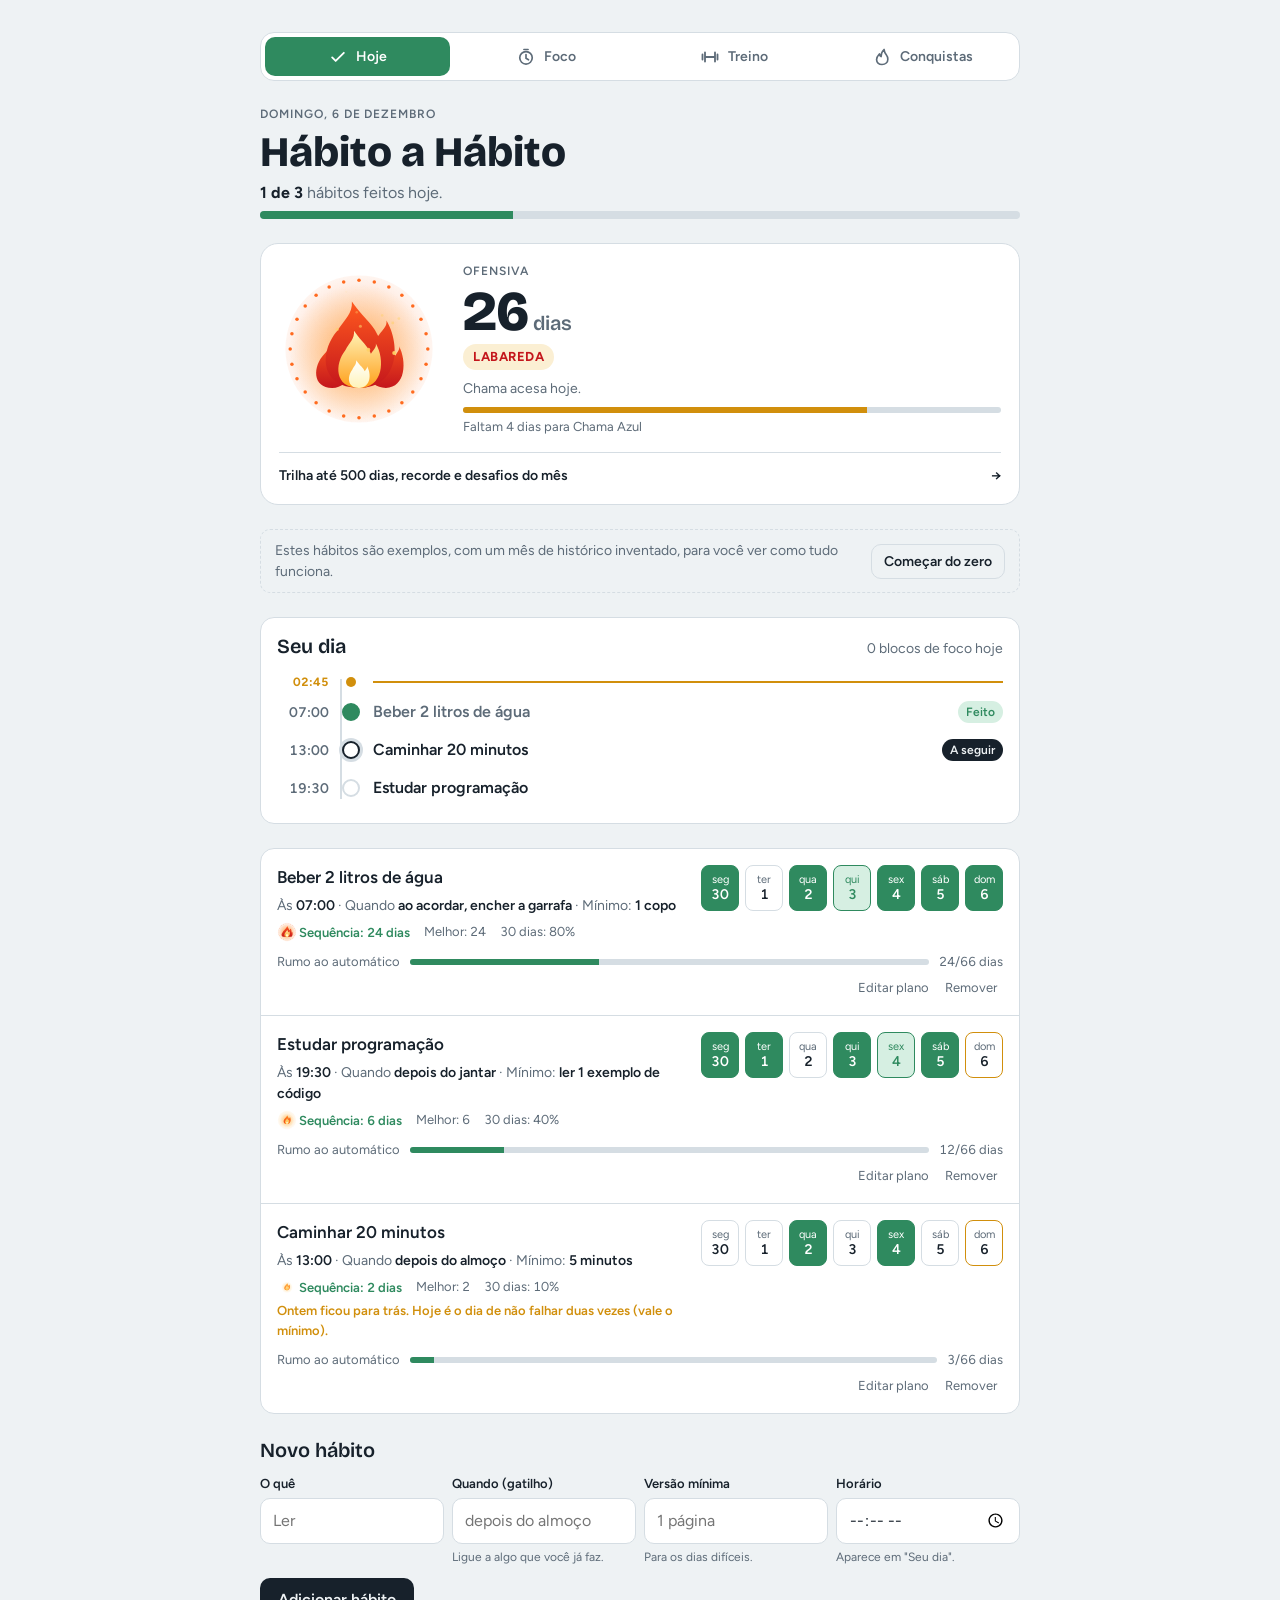
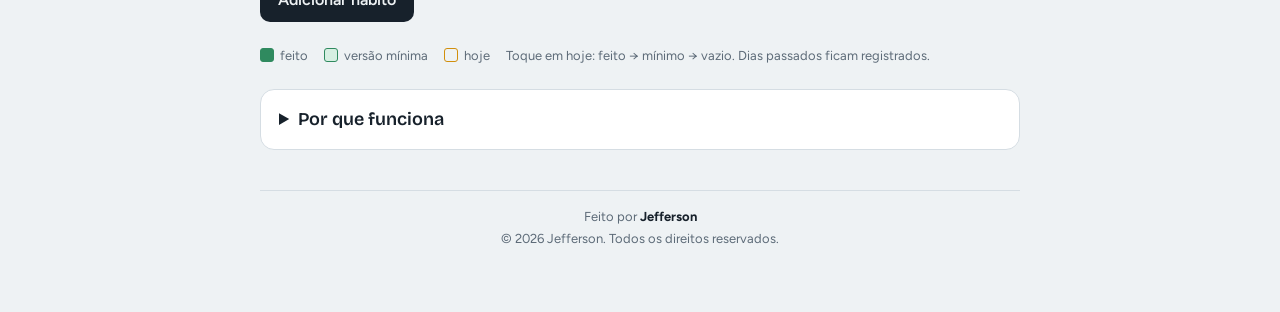
==== index.html @ ac12c2b1 "Primeira versão do Hábito a Hábito" ====
<!doctype html><html><head><meta charset=utf8><meta name=viewport content="width=device-width,initial-scale=1,viewport-fit=cover"><style>:root{color-scheme:light;box-sizing:border-box;padding-top:env(safe-area-inset-top,0px);padding-bottom:env(safe-area-inset-bottom,0px)}html{scroll-padding-top:env(safe-area-inset-top,0px)}body{margin:0;padding:0;font:14px -apple-system,BlinkMacSystemFont,sans-serif;background:#fff;color:#000}img{max-width:100%}[hidden]:not([hidden=until-found i]){display:none!important}</style></head><body>
<title>Hábito a Hábito</title>
<meta name="claude:viewport-fit-sides" content="cover">
<link rel="preconnect" href="https://fonts.googleapis.com">
<link rel="preconnect" href="https://fonts.gstatic.com" crossorigin>
<link rel="stylesheet" href="https://fonts.googleapis.com/css2?family=Bricolage+Grotesque:opsz,wght@12..96,600;12..96,800&family=Figtree:wght@400;500;600&display=swap">
<link rel="stylesheet" href="comum.css">
<style>
  /* Layout: uma coluna estreita; cada hábito é um cartão com plano, números e os últimos 7 dias */
  :root {
    --bg: #eef2f4;
    --surface: #ffffff;
    --fg: #17212b;
    --muted: #5d6b78;
    --line: #d5dde3;
    --done: #2f8a5f;
    --done-soft: #d6efe2;
    --done-fg: #ffffff;
    --today: #d18f0c;
    --today-soft: #fbefd3;
    --danger: #b8423a;
    --nav-ativo: var(--done); --nav-ativo-fg: var(--done-fg);
    --display: "Bricolage Grotesque", "Segoe UI", system-ui, sans-serif;
    --body: "Figtree", "Segoe UI", system-ui, sans-serif;
  }
  @media (prefers-color-scheme: dark) {
    :root:not([data-theme="light"]) {
      --bg: #10161c; --surface: #18212a; --fg: #e6edf2; --muted: #93a3b1;
      --line: #2a3640; --done: #3fae7a; --done-soft: #1b3a2b; --done-fg: #0c1a13;
      --today: #f0b53a; --today-soft: #3a2f16; --danger: #e0756c;
      color-scheme: dark;
    }
  }
  :root[data-theme="dark"] {
    --bg: #10161c; --surface: #18212a; --fg: #e6edf2; --muted: #93a3b1;
    --line: #2a3640; --done: #3fae7a; --done-soft: #1b3a2b; --done-fg: #0c1a13;
    --today: #f0b53a; --today-soft: #3a2f16; --danger: #e0756c;
    color-scheme: dark;
  }

  body { background: var(--bg); color: var(--fg); font-family: var(--body); font-size: 16px; line-height: 1.5; }
  .wrap {
    max-width: 760px; margin: 0 auto;
    padding-block: 32px 64px;
    padding-left: max(16px, env(safe-area-inset-left, 0px));
    padding-right: max(16px, env(safe-area-inset-right, 0px));
    display: flex; flex-direction: column; gap: 24px;
  }
  h1, h2 { font-family: var(--display); margin: 0; text-wrap: balance; }
  h1 { font-weight: 800; font-size: clamp(30px, 6vw, 42px); line-height: 1.1; }
  h2 { font-weight: 600; font-size: 20px; line-height: 1.2; }

  header { display: flex; flex-direction: column; gap: 6px; }
  .rotulo { font-size: 12px; letter-spacing: .08em; text-transform: uppercase; color: var(--muted); font-weight: 600; }
  .resumo { color: var(--muted); margin: 0; }
  .resumo strong { color: var(--fg); }
  .barra { height: 8px; background: var(--line); border-radius: 99px; overflow: hidden; }
  .barra > span { display: block; height: 100%; background: var(--done); width: 0; transition: width .3s ease; }

  .faixa {
    display: flex; flex-wrap: wrap; align-items: center; gap: 8px 16px;
    font-size: 14px; border-radius: 10px; padding: 10px 14px;
  }
  .faixa p { margin: 0; flex: 1 1 240px; }
  .faixa.exemplo { color: var(--muted); border: 1px dashed var(--line); }
  .faixa.recomeco { background: var(--today-soft); color: var(--fg); }

  .linha { display: flex; flex-wrap: wrap; gap: 8px; align-items: center; }

  /* Ofensiva */
  .ofensiva {
    display: grid; grid-template-columns: auto minmax(0, 1fr); gap: 16px 24px; align-items: center;
    background: var(--surface); border: 1px solid var(--line); border-radius: 18px; padding: 18px;
  }
  #emblema { width: 160px; height: 160px; }
  .of-info { display: flex; flex-direction: column; gap: 4px; min-width: 0; }
  .of-numero { font-family: var(--display); line-height: 1; }
  .of-numero b { font-size: 56px; font-weight: 800; font-variant-numeric: tabular-nums; letter-spacing: -.02em; }
  .of-numero span { font-size: 20px; font-weight: 600; color: var(--muted); }
  .of-nivel { align-self: flex-start; font-size: 13px; font-weight: 700; letter-spacing: .04em; text-transform: uppercase;
    padding: 3px 10px; border-radius: 99px; background: var(--nivel-bg, var(--today-soft)); color: var(--nivel-fg, var(--today)); }
  .of-estado { margin: 4px 0 0; font-size: 14px; color: var(--muted); }
  .of-estado.apagada { color: var(--today); font-weight: 600; }
  .of-proximo { display: flex; flex-direction: column; gap: 4px; font-size: 13px; color: var(--muted); margin-top: 4px; }
  .of-proximo .barra { height: 6px; }
  .of-proximo .barra > span { background: var(--today); }
  .mini-emblema { width: 20px; height: 20px; vertical-align: -5px; margin-right: 2px; }
  @media (max-width: 600px) {
    .ofensiva { grid-template-columns: minmax(0, 1fr); justify-items: center; text-align: center; }
    .of-info { align-items: center; }
    .of-nivel { align-self: center; }
    .of-proximo { width: 100%; }
  }

  .of-link { grid-column: 1 / -1; border-top: 1px solid var(--line); padding-top: 12px; color: var(--fg); font-weight: 600; font-size: 14px; text-decoration: none; display: flex; justify-content: space-between; gap: 12px; }
  .of-link:hover { color: var(--today); }
  .of-link:focus-visible { outline: 2px solid var(--today); outline-offset: 2px; }

  /* Linha do tempo do dia */
  .linha-tempo { background: var(--surface); border: 1px solid var(--line); border-radius: 14px; padding: 16px; display: flex; flex-direction: column; gap: 12px; }
  .lt-cab { display: flex; justify-content: space-between; align-items: baseline; gap: 12px; flex-wrap: wrap; }
  .lt-cab span { font-size: 14px; color: var(--muted); font-variant-numeric: tabular-nums; }
  .lt-lista { list-style: none; margin: 0; padding: 0; position: relative; display: flex; flex-direction: column; }
  .lt-lista::before { content: ""; position: absolute; left: 63px; top: 8px; bottom: 8px; width: 2px; background: var(--line); }
  .lt-item {
    display: grid; grid-template-columns: 52px 24px minmax(0, 1fr) auto; align-items: center; gap: 0 10px;
    padding: 7px 0; background: none; border: 0; font: inherit; color: inherit; text-align: left; width: 100%; cursor: pointer; border-radius: 8px;
  }
  .lt-item:hover .lt-nome { color: var(--done); }
  .lt-hora { font-size: 14px; font-weight: 600; color: var(--muted); font-variant-numeric: tabular-nums; text-align: right; }
  .lt-ponto { width: 14px; height: 14px; border-radius: 50%; border: 2px solid var(--line); background: var(--surface); justify-self: center; position: relative; }
  .lt-item.feito .lt-ponto { background: var(--done); border-color: var(--done); }
  .lt-item.minimo .lt-ponto { background: var(--done-soft); border-color: var(--done); }
  .lt-item.atrasado .lt-ponto { border-color: var(--today); }
  .lt-item.proximo .lt-ponto { border-color: var(--fg); box-shadow: 0 0 0 3px var(--line); }
  .lt-nome { font-weight: 600; overflow-wrap: anywhere; min-width: 0; }
  .lt-item.feito .lt-nome { color: var(--muted); }
  .lt-chip { font-size: 12px; font-weight: 600; padding: 2px 8px; border-radius: 99px; white-space: nowrap; }
  .lt-item.feito .lt-chip, .lt-item.minimo .lt-chip { background: var(--done-soft); color: var(--done); }
  .lt-item.atrasado .lt-chip { background: var(--today-soft); color: var(--today); }
  .lt-item.proximo .lt-chip { background: var(--fg); color: var(--bg); }
  .lt-agora { display: grid; grid-template-columns: 52px 24px minmax(0, 1fr); align-items: center; gap: 0 10px; padding: 2px 0; }
  .lt-agora span { font-size: 12px; font-weight: 700; color: var(--today); text-align: right; font-variant-numeric: tabular-nums; }
  .lt-agora i { width: 10px; height: 10px; border-radius: 50%; background: var(--today); justify-self: center; position: relative; z-index: 1; }
  .lt-agora b { height: 2px; background: var(--today); }
  .lt-dica { font-size: 14px; color: var(--muted); margin: 0; }
  input[type=time] { width: 100%; box-sizing: border-box; min-width: 0; font: inherit; padding: 9px 12px; border-radius: 10px; border: 1.5px solid var(--line); background: var(--surface); color: var(--fg); }

  /* Lista de hábitos */
  .lista { display: flex; flex-direction: column; background: var(--surface); border: 1px solid var(--line); border-radius: 14px; }
  .habito {
    display: grid; grid-template-columns: minmax(0, 1fr) auto; gap: 10px 20px; align-items: start;
    padding: 16px; border-top: 1px solid var(--line);
  }
  .habito:first-child { border-top: 0; }
  .info { min-width: 0; display: flex; flex-direction: column; gap: 4px; }
  .nome { font-weight: 600; font-size: 17px; overflow-wrap: anywhere; }
  .plano { font-size: 14px; color: var(--muted); overflow-wrap: anywhere; }
  .plano b { color: var(--fg); font-weight: 600; }
  .numeros { display: flex; flex-wrap: wrap; gap: 4px 14px; font-size: 13px; color: var(--muted); font-variant-numeric: tabular-nums; margin-top: 2px; }
  .numeros .ativa { color: var(--done); font-weight: 600; }
  .alerta { font-size: 13px; color: var(--today); font-weight: 600; }

  .dias { display: grid; grid-template-columns: repeat(7, 38px); gap: 6px; }
  .dia {
    width: 38px; height: 46px; border-radius: 8px;
    border: 1.5px solid var(--line); background: transparent; color: var(--muted);
    font: inherit; font-size: 11px; line-height: 1.1; cursor: pointer;
    display: flex; flex-direction: column; align-items: center; justify-content: center;
    font-variant-numeric: tabular-nums; transition: background .15s, border-color .15s, color .15s;
  }
  .dia b { font-size: 14px; font-weight: 600; color: var(--fg); }
  .dia:not(.passado):hover { border-color: var(--done); }
  .dia.passado { cursor: default; }
  .dia.hoje { border-color: var(--today); }
  .dia.feito { background: var(--done); border-color: var(--done); color: var(--done-fg); }
  .dia.feito b { color: var(--done-fg); }
  .dia.minimo { background: var(--done-soft); border-color: var(--done); color: var(--done); }
  .dia.minimo b { color: var(--done); }

  .rumo { grid-column: 1 / -1; display: flex; align-items: center; gap: 10px; font-size: 13px; color: var(--muted); font-variant-numeric: tabular-nums; }
  .rumo .barra { flex: 1; height: 6px; }
  .acoes { grid-column: 1 / -1; display: flex; justify-content: flex-end; gap: 4px; margin-top: -6px; }
  .link {
    background: none; border: 0; color: var(--muted); font: inherit; font-size: 13px; cursor: pointer; padding: 2px 6px;
  }
  .link:hover { color: var(--fg); }
  .link.perigo:hover, .link.confirmar { color: var(--danger); }

  .editar { grid-column: 1 / -1; display: grid; gap: 8px; }
  .vazio { padding: 28px 16px; text-align: center; color: var(--muted); }

  /* Formulários */
  .novo { display: flex; flex-direction: column; gap: 12px; }
  .campos { display: grid; grid-template-columns: repeat(auto-fit, minmax(150px, 1fr)); gap: 8px; }
  .campo { display: flex; flex-direction: column; gap: 4px; min-width: 0; }
  .campo label { font-size: 13px; font-weight: 600; }
  .campo small { font-size: 12px; color: var(--muted); }
  input[type=text] {
    width: 100%; box-sizing: border-box; min-width: 0;
    font: inherit; padding: 10px 12px; border-radius: 10px;
    border: 1.5px solid var(--line); background: var(--surface); color: var(--fg);
  }
  .btn {
    font: inherit; font-weight: 600; padding: 10px 18px; border-radius: 10px; cursor: pointer;
    border: 0; background: var(--fg); color: var(--bg);
  }
  .btn.leve { background: transparent; color: var(--fg); border: 1.5px solid var(--line); padding: 6px 12px; font-size: 14px; }
  .dia:focus-visible, button:focus-visible, input:focus-visible, select:focus-visible, summary:focus-visible { outline: 2px solid var(--today); outline-offset: 2px; }

  .legenda { display: flex; flex-wrap: wrap; gap: 8px 16px; font-size: 13px; color: var(--muted); }
  .legenda span { display: inline-flex; align-items: center; gap: 6px; }
  .legenda i { width: 12px; height: 12px; border-radius: 3px; border: 1.5px solid var(--line); display: inline-block; }
  .legenda i.f { background: var(--done); border-color: var(--done); }
  .legenda i.m { background: var(--done-soft); border-color: var(--done); }
  .legenda i.h { border-color: var(--today); }

  /* Por que funciona */
  details { background: var(--surface); border: 1px solid var(--line); border-radius: 14px; padding: 4px 18px; }
  summary { cursor: pointer; padding: 12px 0; font-family: var(--display); font-weight: 600; font-size: 18px; }
  .ciencia { list-style: none; padding: 0 0 12px; margin: 0; display: flex; flex-direction: column; gap: 14px; }
  .ciencia li { max-width: 65ch; }
  .ciencia strong { display: block; }
  .ciencia p { margin: 2px 0 0; color: var(--muted); font-size: 15px; }
  .ciencia a { color: var(--done); }

  .toast {
    position: fixed; left: 50%; transform: translateX(-50%);
    bottom: calc(16px + env(safe-area-inset-bottom, 0px));
    max-width: calc(100% - 32px); box-sizing: border-box;
    background: var(--fg); color: var(--bg); padding: 12px 18px; border-radius: 12px;
    font-weight: 600; font-size: 15px; box-shadow: 0 8px 24px rgba(0,0,0,.2); z-index: 20;
  }

  @media (max-width: 600px) {
    .habito { grid-template-columns: minmax(0, 1fr); }
    .dias { grid-template-columns: repeat(7, minmax(0, 1fr)); }
    .dia { width: 100%; }
    .campos { grid-template-columns: minmax(0, 1fr); }
  }
  @media (prefers-reduced-motion: reduce) { * { transition: none !important; } }
</style>

<div class="wrap">
  <nav id="nav-app"></nav>

  <header>
    <span class="rotulo" id="data-hoje"></span>
    <h1>Hábito a Hábito</h1>
    <p class="resumo" id="resumo"></p>
    <div class="barra" aria-hidden="true"><span id="progresso"></span></div>
  </header>

  <!-- Ofensiva: emblema que evolui com os dias seguidos -->
  <section class="ofensiva" aria-label="Ofensiva">
    <canvas id="emblema" width="160" height="160" role="img" aria-label="Emblema da ofensiva"></canvas>
    <div class="of-info">
      <span class="rotulo" id="of-rotulo">Ofensiva</span>
      <div class="of-numero"><b id="of-dias">0</b> <span id="of-unidade">dias</span></div>
      <span class="of-nivel" id="of-nivel">Faísca</span>
      <p class="of-estado" id="of-estado"></p>
      <div class="of-proximo">
        <div class="barra" aria-hidden="true"><span id="of-barra"></span></div>
        <span id="of-proximo"></span>
      </div>
    </div>
    <a class="of-link" href="conquistas.html"><span>Trilha até 500 dias, recorde e desafios do mês</span><span aria-hidden="true">→</span></a>
  </section>

  <div class="faixa recomeco" id="recomeco" hidden></div>

  <div class="faixa exemplo" id="aviso" hidden>
    <p>Estes hábitos são exemplos, com um mês de histórico inventado, para você ver como tudo funciona.</p>
    <button class="btn leve" id="limpar" type="button">Começar do zero</button>
  </div>

  <!-- Linha do tempo do dia -->
  <section class="linha-tempo" aria-label="Seu dia">
    <div class="lt-cab"><h2>Seu dia</h2><span id="lt-resumo"></span></div>
    <ol class="lt-lista" id="lt-lista"></ol>
  </section>

  <div class="lista" id="lista"></div>

  <form class="novo" id="form-novo">
    <h2>Novo hábito</h2>
    <div class="campos">
      <div class="campo">
        <label for="novo-nome">O quê</label>
        <input type="text" id="novo-nome" placeholder="Ler" maxlength="60" autocomplete="off">
      </div>
      <div class="campo">
        <label for="novo-quando">Quando (gatilho)</label>
        <input type="text" id="novo-quando" placeholder="depois do almoço" maxlength="60" autocomplete="off">
        <small>Ligue a algo que você já faz.</small>
      </div>
      <div class="campo">
        <label for="novo-minimo">Versão mínima</label>
        <input type="text" id="novo-minimo" placeholder="1 página" maxlength="60" autocomplete="off">
        <small>Para os dias difíceis.</small>
      </div>
      <div class="campo">
        <label for="novo-hora">Horário</label>
        <input type="time" id="novo-hora">
        <small>Aparece em "Seu dia".</small>
      </div>
    </div>
    <div><button class="btn" type="submit">Adicionar hábito</button></div>
  </form>

  <div class="legenda">
    <span><i class="f"></i> feito</span>
    <span><i class="m"></i> versão mínima</span>
    <span><i class="h"></i> hoje</span>
    <span>Toque em hoje: feito → mínimo → vazio. Dias passados ficam registrados.</span>
  </div>

  <details>
    <summary>Por que funciona</summary>
    <ul class="ciencia">
      <li><strong>Plano "quando… eu vou…"</strong>
        <p>Decidir antes o momento e o lugar de agir (as "intenções de implementação") aumentou de forma média a grande a chance de cumprir metas, numa análise de quase cem estudos. <a href="https://www.socmot.uni-konstanz.de/sites/default/files/gollwitzer_oettingen_2013-Implementation_Intentions.pdf" target="_blank" rel="noopener">Gollwitzer e Oettingen</a></p></li>
      <li><strong>Rumo aos 66 dias</strong>
        <p>No estudo de Lally, as pessoas levaram em média uns 66 dias para um hábito ficar automático, mas variou de 18 a 254. Por isso a barra mostra um rumo, não um prazo. <a href="https://www.scientificamerican.com/article/how-long-does-it-really-take-to-form-a-habit/" target="_blank" rel="noopener">Scientific American</a></p></li>
      <li><strong>Nunca falhar duas vezes</strong>
        <p>Perder um dia é normal e não apaga o progresso. Aqui, a sequência só quebra com dois dias seguidos sem marcar, e o app avisa quando você está nesse limite. Sequências rígidas tendem a fazer as pessoas desistirem depois de uma falha. <a href="https://uxdesign.cc/3-reframing-streaks-on-duolingo-5-ideas-for-a-more-healthy-and-flexible-approach-to-language-8fd89545771e" target="_blank" rel="noopener">UX Collective</a></p></li>
      <li><strong>Versão mínima</strong>
        <p>Nos dias ruins, fazer o mínimo mantém a identidade e a constância vivas. É a ideia da "regra dos dois minutos": começar tão pequeno que não dá para dizer não. <a href="https://ascd.org/el/articles/two-minutes-to-better-habits" target="_blank" rel="noopener">ASCD</a></p></li>
      <li><strong>Recomeços na segunda e no dia 1</strong>
        <p>Marcos no calendário, como o começo da semana ou do mês, aumentam a motivação para metas (o "efeito recomeço"). O app aproveita esses dias para te lembrar disso. <a href="https://knowledge.wharton.upenn.edu/article/need-fresh-start-heres-begin/" target="_blank" rel="noopener">Wharton</a></p></li>
      <li><strong>Perdoar a falha</strong>
        <p>Estudantes que se perdoaram por procrastinar antes de uma prova procrastinaram menos na prova seguinte. Por isso o app não te dá bronca quando a sequência quebra. <a href="https://bps.org.uk/research-digest/cure-procrastination-forgive-yourself" target="_blank" rel="noopener">BPS Research Digest</a></p></li>
      <li><strong>Blocos de foco com pausa</strong>
        <p>A atenção cai depois de um tempo numa mesma tarefa, e um timer externo ajuda a fazer pausas na hora certa. A evidência para o método Pomodoro é indireta, então teste o tamanho de bloco que funciona para você. <a href="https://www.browndailyherald.com/article/2026/03/fact-check-is-the-pomodoro-technique-actually-effective-for-studying" target="_blank" rel="noopener">Brown Daily Herald</a></p></li>
    </ul>
  </details>
</div>

<div class="toast" id="toast" role="status" hidden></div>

<script src="comum.js"></script>
<script src="chama.js"></script>
<script>
  // ===== 1. Constantes (datas, salvar e navegação vêm de comum.js) =====
  montarNav("index.html");
  const META_AUTOMATICO = 66;          // média do estudo de Lally (varia de 18 a 254)
  const MARCOS = [7, 21, 30, 66, 100]; // dias totais que ganham comemoração

  // ===== 2. Dados =====
  // Cada hábito: { id, nome, quando, minimo, hora, feitos }
  // "feitos" guarda cada dia como "feito" (completo) ou "min" (versão mínima).
  const CHAVE_SALVAR = CHAVES.habitos;
  const CHAVE_ANTIGA = "habito-a-habito-v1";

  function dadosDeExemplo() {
    // Um mês de histórico inventado, com falhas, para mostrar as mecânicas.
    const historico = (padrao) => {
      const feitos = {};
      padrao.split("").forEach((c, n) => {
        if (c === "x") feitos[chaveDoDia(diasAtras(n))] = "feito";
        if (c === "m") feitos[chaveDoDia(diasAtras(n))] = "min";
      });
      return feitos;
    };
    // Cada letra é um dia, começando por hoje: x = feito, m = mínimo, . = não fez
    return {
      exemplo: true,
      focos: {},
      habitos: [
        { id: 1, nome: "Beber 2 litros de água", quando: "ao acordar, encher a garrafa", minimo: "1 copo", hora: "07:00",
          feitos: historico("xxxmx.xxxxxx.xxxxmxxx.xxxxx") },
        { id: 2, nome: "Estudar programação", quando: "depois do jantar", minimo: "ler 1 exemplo de código", hora: "19:30",
          feitos: historico(".xmx.xxx..xxmxx.x") },
        { id: 3, nome: "Caminhar 20 minutos", quando: "depois do almoço", minimo: "5 minutos", hora: "13:00",
          feitos: historico("..x.x..x") }
      ]
    };
  }

  function lerArmazenado(chave) {
    try { const t = localStorage.getItem(chave); return t ? JSON.parse(t) : null; }
    catch (e) { return null; }
  }

  function carregar() {
    const atual = lerArmazenado(CHAVE_SALVAR);
    if (atual) return atual;
    // Traz os hábitos da versão anterior do app, se existirem
    const antigo = lerArmazenado(CHAVE_ANTIGA);
    if (antigo && !antigo.exemplo) {
      return {
        exemplo: false, focos: {},
        habitos: antigo.habitos.map(h => ({
          id: h.id, nome: h.nome, quando: "", minimo: "",
          feitos: Object.fromEntries(Object.keys(h.feitos).map(k => [k, "feito"]))
        }))
      };
    }
    return dadosDeExemplo();
  }
  function salvar() {
    try { localStorage.setItem(CHAVE_SALVAR, JSON.stringify(estado)); } catch (e) {}
  }

  let estado = carregar();
  if (!estado.focos) estado.focos = {};

  // ===== 3. Números de cada hábito =====
  // Regra "nunca falhe duas vezes": um dia sem marcar não quebra a sequência,
  // dois dias seguidos sem marcar quebram. Hoje só conta como falha amanhã.
  function analisar(h) {
    const fez = (n) => !!h.feitos[chaveDoDia(diasAtras(n))];

    // Sequência atual
    let n = fez(0) ? 0 : 1;
    let sequencia = 0, faltasSeguidas = 0;
    while (n < 1000) {
      if (fez(n)) { sequencia++; faltasSeguidas = 0; }
      else { faltasSeguidas++; if (faltasSeguidas >= 2) break; }
      n++;
    }

    // Em risco: ontem não fez e hoje ainda não fez (falhar hoje quebraria)
    const emRisco = sequencia > 0 && !fez(0) && !fez(1);

    // Maior sequência de todos os tempos, com a mesma regra
    const datas = Object.keys(h.feitos).sort();
    let maior = 0;
    if (datas.length) {
      const inicio = new Date(datas[0] + "T12:00:00");
      const totalDias = Math.round((diasAtras(0) - inicio) / 86400000);
      let atual = 0, faltas = 0;
      for (let i = totalDias; i >= 0; i--) {
        if (fez(i)) { atual++; faltas = 0; maior = Math.max(maior, atual); }
        else { faltas++; if (faltas >= 2) atual = 0; }
      }
    }

    // Constância: dias feitos nos últimos 30
    let ultimos30 = 0;
    for (let i = 0; i < 30; i++) if (fez(i)) ultimos30++;

    return { sequencia, emRisco, maior, total: datas.length, constancia: Math.round(ultimos30 / 30 * 100) };
  }

  // ===== 4. Desenhar a tela =====
  const lista = document.getElementById("lista");
  let editandoId = null;

  function desenhar() {
    const hoje = chaveDoDia(diasAtras(0));
    lista.innerHTML = "";

    if (estado.habitos.length === 0) {
      lista.innerHTML = '<div class="vazio">Nenhum hábito ainda. Crie o primeiro no formulário abaixo, com um gatilho e uma versão mínima.</div>';
    }

    for (const h of estado.habitos) {
      const dados = analisar(h);
      const linha = document.createElement("div");
      linha.className = "habito";

      // --- Informações ---
      const info = document.createElement("div");
      info.className = "info";
      info.appendChild(criar("span", "nome", h.nome));

      if (h.quando || h.minimo || h.hora) {
        const plano = document.createElement("span");
        plano.className = "plano";
        if (h.hora) { plano.append("Às "); plano.appendChild(criar("b", "", h.hora)); if (h.quando || h.minimo) plano.append(" · "); }
        if (h.quando) { plano.append("Quando "); plano.appendChild(criar("b", "", h.quando)); }
        if (h.quando && h.minimo) plano.append(" · ");
        if (h.minimo) { plano.append("Mínimo: "); plano.appendChild(criar("b", "", h.minimo)); }
        info.appendChild(plano);
      }

      const numeros = document.createElement("div");
      numeros.className = "numeros";
      numeros.appendChild(criar("span", dados.sequencia > 0 ? "ativa" : "",
        dados.sequencia === 0 ? "Sem sequência ainda" : "Sequência: " + dados.sequencia + (dados.sequencia === 1 ? " dia" : " dias")));
      numeros.appendChild(criar("span", "", "Melhor: " + dados.maior));
      numeros.appendChild(criar("span", "", "30 dias: " + dados.constancia + "%"));
      numeros.firstChild.prepend(miniEmblema(dados.sequencia));
      info.appendChild(numeros);

      if (dados.emRisco) {
        info.appendChild(criar("span", "alerta",
          "Ontem ficou para trás. Hoje é o dia de não falhar duas vezes" + (h.minimo ? " (vale o mínimo)." : ".")));
      }

      // --- Os 7 últimos dias ---
      const dias = document.createElement("div");
      dias.className = "dias";
      for (let n = 6; n >= 0; n--) {
        const data = diasAtras(n);
        const chave = chaveDoDia(data);
        const valor = h.feitos[chave];
        const botao = document.createElement("button");
        botao.type = "button";
        botao.className = "dia" + (valor === "feito" ? " feito" : "") + (valor === "min" ? " minimo" : "") + (chave === hoje ? " hoje" : "");
        botao.innerHTML = NOMES_DIAS[data.getDay()] + "<b>" + data.getDate() + "</b>";
        const estadoTexto = valor === "feito" ? "feito" : valor === "min" ? "versão mínima" : "não feito";
        botao.setAttribute("aria-label", h.nome + ", " + data.toLocaleDateString("pt-BR") + ": " + estadoTexto);
        if (chave === hoje) {
          botao.addEventListener("click", () => alternarDia(h.id, chave));
        } else {
          // Dias passados ficam registrados: não dá para mudar a ofensiva depois
          botao.classList.add("passado");
          botao.setAttribute("aria-disabled", "true");
          botao.tabIndex = -1;
          botao.title = "Dia registrado. Só o dia de hoje pode ser marcado.";
        }
        dias.appendChild(botao);
      }

      // --- Rumo ao automático ---
      const rumo = document.createElement("div");
      rumo.className = "rumo";
      const barra = document.createElement("div");
      barra.className = "barra";
      const preenchido = document.createElement("span");
      preenchido.style.width = Math.min(100, dados.total / META_AUTOMATICO * 100) + "%";
      barra.appendChild(preenchido);
      rumo.append(criar("span", "", "Rumo ao automático"), barra,
        criar("span", "", dados.total >= META_AUTOMATICO ? dados.total + " dias, já no automático para muita gente" : dados.total + "/" + META_AUTOMATICO + " dias"));

      linha.append(info, dias, rumo);

      // --- Edição ou ações ---
      if (editandoId === h.id) {
        linha.appendChild(formularioEdicao(h));
      } else {
        const acoes = document.createElement("div");
        acoes.className = "acoes";
        const editar = criar("button", "link", "Editar plano");
        editar.type = "button";
        editar.addEventListener("click", () => { editandoId = h.id; desenhar(); });
        const remover = criar("button", "link perigo", "Remover");
        remover.type = "button";
        remover.addEventListener("click", () => {
          if (remover.classList.contains("confirmar")) return removerHabito(h.id);
          remover.classList.add("confirmar");
          remover.textContent = "Toque de novo para remover";
          setTimeout(() => { remover.classList.remove("confirmar"); remover.textContent = "Remover"; }, 3000);
        });
        acoes.append(editar, remover);
        linha.appendChild(acoes);
      }

      lista.appendChild(linha);
    }

    atualizarResumo();
    desenharLinhaTempo();
    document.getElementById("aviso").hidden = !estado.exemplo;
    desenharOfensiva();
  }

  function criar(tag, classe, texto) {
    const el = document.createElement(tag);
    if (classe) el.className = classe;
    el.textContent = texto;
    return el;
  }

  function formularioEdicao(h) {
    const caixa = document.createElement("form");
    caixa.className = "editar";
    caixa.innerHTML =
      '<div class="campos">' +
      '<div class="campo"><label for="ed-nome-' + h.id + '">O quê</label><input type="text" id="ed-nome-' + h.id + '" maxlength="60"></div>' +
      '<div class="campo"><label for="ed-quando-' + h.id + '">Quando (gatilho)</label><input type="text" id="ed-quando-' + h.id + '" maxlength="60"></div>' +
      '<div class="campo"><label for="ed-minimo-' + h.id + '">Versão mínima</label><input type="text" id="ed-minimo-' + h.id + '" maxlength="60"></div>' +
      '<div class="campo"><label for="ed-hora-' + h.id + '">Horário</label><input type="time" id="ed-hora-' + h.id + '"></div>' +
      '</div><div class="linha"><button class="btn" type="submit">Salvar</button><button class="btn leve" type="button">Cancelar</button></div>';
    caixa.querySelector("#ed-nome-" + h.id).value = h.nome;
    caixa.querySelector("#ed-quando-" + h.id).value = h.quando || "";
    caixa.querySelector("#ed-minimo-" + h.id).value = h.minimo || "";
    caixa.querySelector("#ed-hora-" + h.id).value = h.hora || "";
    caixa.addEventListener("submit", (e) => {
      e.preventDefault();
      const nome = caixa.querySelector("#ed-nome-" + h.id).value.trim();
      if (!nome) return;
      h.nome = nome;
      h.quando = caixa.querySelector("#ed-quando-" + h.id).value.trim();
      h.minimo = caixa.querySelector("#ed-minimo-" + h.id).value.trim();
      h.hora = caixa.querySelector("#ed-hora-" + h.id).value;
      editandoId = null; salvar(); desenhar();
    });
    caixa.querySelector(".btn.leve").addEventListener("click", () => { editandoId = null; desenhar(); });
    return caixa;
  }

  function atualizarResumo() {
    const hoje = chaveDoDia(diasAtras(0));
    const total = estado.habitos.length;
    const feitos = estado.habitos.filter(h => h.feitos[hoje]).length;
    const resumo = document.getElementById("resumo");
    if (total === 0) resumo.textContent = "Adicione um hábito para começar.";
    else if (feitos === total) resumo.innerHTML = "<strong>Todos os " + total + " hábitos feitos hoje.</strong> Bom trabalho!";
    else resumo.innerHTML = "<strong>" + feitos + " de " + total + "</strong> hábitos feitos hoje.";
    document.getElementById("progresso").style.width = total ? (feitos / total * 100) + "%" : "0";
  }

  // ===== 5. Ações nos hábitos =====
  function alternarDia(id, chave) {
    if (chave !== chaveDoDia(diasAtras(0))) return; // só hoje pode mudar
    const h = estado.habitos.find(x => x.id === id);
    const antes = analisar(h).total;
    // Ciclo: vazio → feito → mínimo → vazio (sem versão mínima: vazio ↔ feito)
    const atual = h.feitos[chave];
    if (!atual) h.feitos[chave] = "feito";
    else if (atual === "feito" && h.minimo) h.feitos[chave] = "min";
    else delete h.feitos[chave];

    const depois = analisar(h).total;
    if (depois > antes && MARCOS.includes(depois)) {
      avisar(depois + " dias de “" + h.nome + "”. Isso é constância!");
    }
    salvar(); desenhar();
  }

  function marcarHoje(id) {
    const h = estado.habitos.find(x => x.id === id);
    if (!h) return;
    const chave = chaveDoDia(diasAtras(0));
    if (h.feitos[chave] !== "feito") {
      const antes = analisar(h).total;
      h.feitos[chave] = "feito";
      const depois = analisar(h).total;
      avisar(depois > antes && MARCOS.includes(depois)
        ? depois + " dias de “" + h.nome + "”. Isso é constância!"
        : "“" + h.nome + "” marcado como feito hoje.");
      salvar(); desenhar();
    }
  }

  function removerHabito(id) {
    estado.habitos = estado.habitos.filter(h => h.id !== id);
    salvar(); desenhar();
  }

  document.getElementById("form-novo").addEventListener("submit", (e) => {
    e.preventDefault();
    const nome = document.getElementById("novo-nome").value.trim();
    if (!nome) { document.getElementById("novo-nome").focus(); return; }
    estado.habitos.push({
      id: Date.now(), nome,
      quando: document.getElementById("novo-quando").value.trim(),
      minimo: document.getElementById("novo-minimo").value.trim(),
      hora: document.getElementById("novo-hora").value,
      feitos: {}
    });
    ["novo-nome", "novo-quando", "novo-minimo", "novo-hora"].forEach(id => document.getElementById(id).value = "");
    salvar(); desenhar();
  });

  document.getElementById("limpar").addEventListener("click", () => {
    estado = { exemplo: false, focos: {}, habitos: [], conquistas: {}, recorde: { dias: 0, data: null } };
    of.nivelAnterior = null;
    salvar(); desenhar();
    document.getElementById("novo-nome").focus();
  });

  // ===== 6. Recomeço (segunda-feira e dia 1) =====
  function mostrarRecomeco() {
    const hoje = new Date();
    let texto = "";
    if (hoje.getDate() === 1) texto = "Primeiro dia do mês: um bom marco para recomeçar ou testar um hábito novo.";
    else if (hoje.getDay() === 1) texto = "Segunda-feira: começo de semana é um bom momento para retomar o que ficou para trás.";
    const faixa = document.getElementById("recomeco");
    if (texto) { faixa.innerHTML = "<p></p>"; faixa.firstChild.textContent = texto; faixa.hidden = false; }
  }

  // ===== 7. Linha do tempo do dia =====
  function desenharLinhaTempo() {
    const ul = document.getElementById("lt-lista");
    const hoje = hojeChave();
    ul.innerHTML = "";
    const blocos = estado.focos[hoje] || 0;
    document.getElementById("lt-resumo").textContent = blocos + (blocos === 1 ? " bloco de foco hoje" : " blocos de foco hoje");

    const comHora = estado.habitos.filter(h => h.hora).sort((a, b) => a.hora.localeCompare(b.hora));
    if (comHora.length === 0) {
      ul.innerHTML = '<li><p class="lt-dica">Dê um horário aos seus hábitos (em "Editar plano") para montar a linha do tempo do seu dia.</p></li>';
      return;
    }
    const agora = new Date();
    const agoraTexto = String(agora.getHours()).padStart(2, "0") + ":" + String(agora.getMinutes()).padStart(2, "0");
    let marcouAgora = false, marcouProximo = false;

    const linhaAgora = () => {
      const li = document.createElement("li");
      li.className = "lt-agora"; li.setAttribute("aria-label", "Agora, " + agoraTexto);
      li.innerHTML = "<span>" + agoraTexto + "</span><i></i><b></b>";
      return li;
    };

    for (const h of comHora) {
      if (!marcouAgora && h.hora > agoraTexto) { ul.appendChild(linhaAgora()); marcouAgora = true; }
      const valor = h.feitos[hoje];
      let classe = "", chip = "";
      if (valor === "feito") { classe = "feito"; chip = "Feito"; }
      else if (valor === "min") { classe = "minimo"; chip = "Mínimo"; }
      else if (h.hora <= agoraTexto) { classe = "atrasado"; chip = "Pendente"; }
      else if (!marcouProximo) { classe = "proximo"; chip = "A seguir"; marcouProximo = true; }

      const li = document.createElement("li");
      const b = document.createElement("button");
      b.type = "button"; b.className = "lt-item " + classe;
      b.setAttribute("aria-label", h.hora + ", " + h.nome + (chip ? ", " + chip : "") + ". Toque para marcar.");
      b.append(criar("span", "lt-hora", h.hora), criar("span", "lt-ponto", ""), criar("span", "lt-nome", h.nome));
      if (chip) b.appendChild(criar("span", "lt-chip", chip));
      b.addEventListener("click", () => alternarDia(h.id, hoje));
      li.appendChild(b); ul.appendChild(li);
    }
    if (!marcouAgora) ul.appendChild(linhaAgora());
  }
  setInterval(() => desenharLinhaTempo(), 60000);

  // ===== 8. Ofensiva (o desenho está em chama.js) =====
  const emblemaCtx = prepararCanvas(document.getElementById("emblema"), 160);
  const of = { nivel: 0, apagada: false, estouroAte: 0, nivelAnterior: null };

  function desenharOfensiva() {
    const { dias, acesaHoje } = ofensivaDe(estado);
    if (registrarConquistas(estado)) salvar();   // grava níveis e recorde
    const nivel = nivelDe(dias);
    if (of.nivelAnterior !== null && nivel > of.nivelAnterior) {
      avisar("Sua ofensiva evoluiu: " + NIVEIS[nivel].nome + "!");
      of.estouroAte = performance.now() + 1500;
    }
    of.nivelAnterior = nivel; of.nivel = nivel; of.apagada = !acesaHoje && dias > 0;

    document.getElementById("of-dias").textContent = dias;
    document.getElementById("of-unidade").textContent = dias === 1 ? "dia" : "dias";
    document.getElementById("of-nivel").textContent = NIVEIS[nivel].nome;
    document.querySelector(".ofensiva").style.setProperty("--nivel-fg", nivel === 0 ? "var(--muted)" : (NIVEIS[nivel].ext || ["", "#c86bff"])[1]);
    const est = document.getElementById("of-estado");
    est.className = "of-estado" + (of.apagada || dias === 0 ? " apagada" : "");
    est.textContent = dias === 0 ? "Marque um hábito hoje para acender a primeira faísca."
      : of.apagada ? "Marque um hábito hoje para manter a chama acesa." : "Chama acesa hoje.";

    const prox = NIVEIS[nivel + 1];
    const barra = document.getElementById("of-barra");
    if (prox) {
      const falta = prox.min - dias;
      document.getElementById("of-proximo").textContent = "Faltam " + falta + (falta === 1 ? " dia" : " dias") + " para " + prox.nome;
      barra.style.width = ((dias - NIVEIS[nivel].min) / (prox.min - NIVEIS[nivel].min) * 100) + "%";
    } else {
      document.getElementById("of-proximo").textContent = "Nível máximo. 500 dias de chama acesa.";
      barra.style.width = "100%";
    }
    if (movimentoReduzido) quadro(performance.now());
  }

  function quadro(agora) {
    const estouro = Math.max(0, (of.estouroAte - agora) / 1500);
    desenharEmblema(emblemaCtx, 160, of.nivel, movimentoReduzido ? 0.4 : agora / 1000, { apagada: of.apagada, estouro });
  }
  function animar(agora) { if (!document.hidden) quadro(agora); requestAnimationFrame(animar); }
  if (!movimentoReduzido) requestAnimationFrame(animar);

  // ===== 9. Começar =====
  document.getElementById("data-hoje").textContent =
    new Date().toLocaleDateString("pt-BR", { weekday: "long", day: "numeric", month: "long" });
  mostrarRecomeco();
  desenhar();
</script>

</body></html>
---- comum.css ----
/* comum.css — navegação e aviso, iguais em todas as páginas.
   Cada página define suas próprias cores (--bg, --surface, --fg, --muted, --line, --nav-ativo). */

.nav-app {
  display: flex; gap: 4px;
  background: var(--surface); border: 1px solid var(--line); border-radius: 14px; padding: 4px;
}
.nav-item {
  flex: 1 1 0; min-width: 0;
  display: flex; align-items: center; justify-content: center; gap: 8px;
  padding: 9px 8px; border-radius: 10px;
  color: var(--muted); text-decoration: none; font-weight: 600; font-size: 14px;
  transition: background-color .15s, color .15s;
}
.nav-item svg { width: 20px; height: 20px; flex: 0 0 auto; }
.nav-item:hover { color: var(--fg); }
.nav-item[aria-current="page"] { background: var(--nav-ativo); color: var(--nav-ativo-fg, #fff); }
.nav-item:focus-visible { outline: 2px solid var(--nav-ativo); outline-offset: 2px; }

/* Rodapé */
.rodape {
  margin-top: 16px; padding-top: 16px; border-top: 1px solid var(--line);
  display: flex; flex-direction: column; align-items: center; gap: 2px;
  font-size: 13px; color: var(--muted); text-align: center;
}
.rodape strong { color: var(--fg); font-weight: 700; }

/* No celular, a navegação vira uma barra fixa embaixo, como num app */
@media (max-width: 600px) {
  .nav-app {
    position: fixed; left: 0; right: 0; bottom: 0; z-index: 30;
    border-radius: 0; border-width: 1px 0 0;
    padding: 6px max(8px, env(safe-area-inset-right, 0px)) calc(6px + env(safe-area-inset-bottom, 0px)) max(8px, env(safe-area-inset-left, 0px));
  }
  .nav-item { flex-direction: column; gap: 2px; font-size: 11px; padding: 6px 2px; }
  .nav-item svg { width: 22px; height: 22px; }
  body { padding-bottom: 76px; }
  .toast { bottom: calc(84px + env(safe-area-inset-bottom, 0px)) !important; }
}

.toast {
  position: fixed; left: 50%; transform: translateX(-50%);
  bottom: calc(16px + env(safe-area-inset-bottom, 0px));
  max-width: calc(100% - 32px); box-sizing: border-box;
  background: var(--fg); color: var(--bg); padding: 12px 18px; border-radius: 12px;
  font-weight: 600; font-size: 15px; box-shadow: 0 8px 24px rgba(0,0,0,.2); z-index: 40;
}
@media (prefers-reduced-motion: reduce) { .nav-item { transition: none; } }
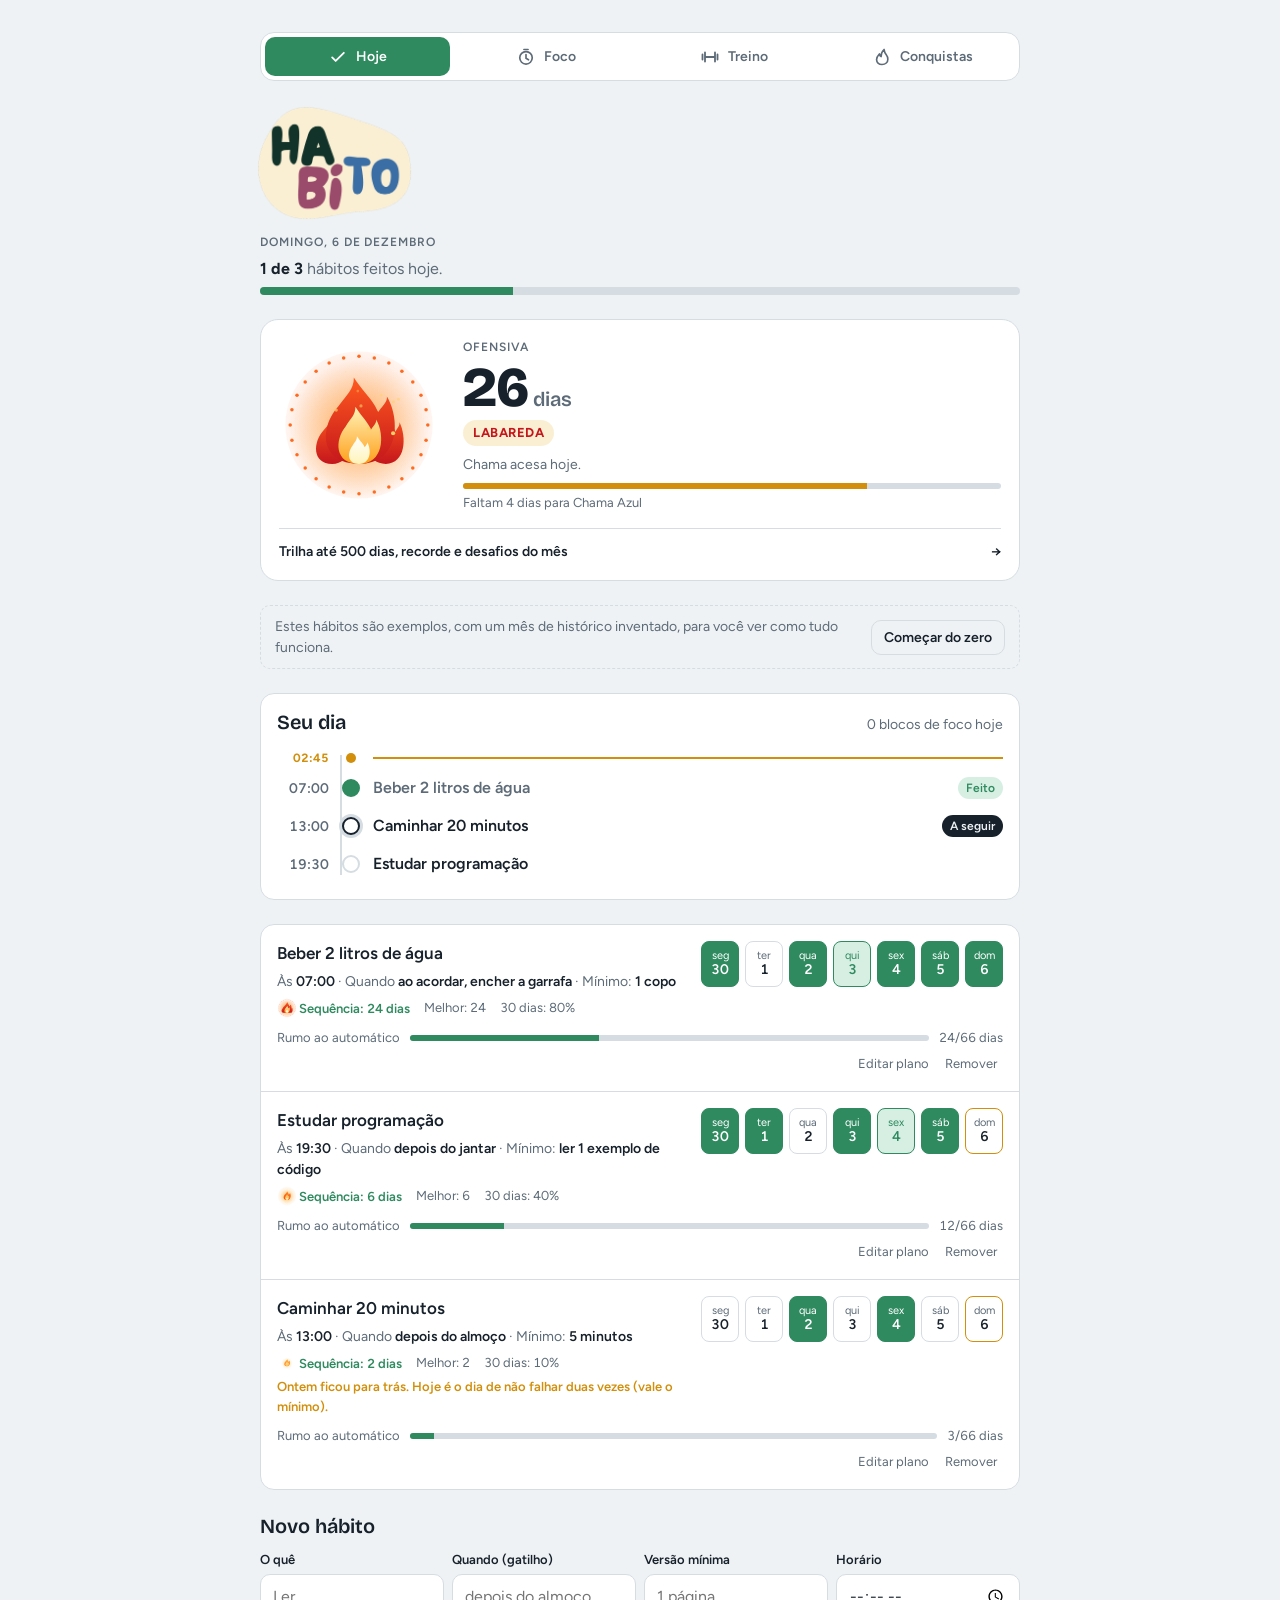
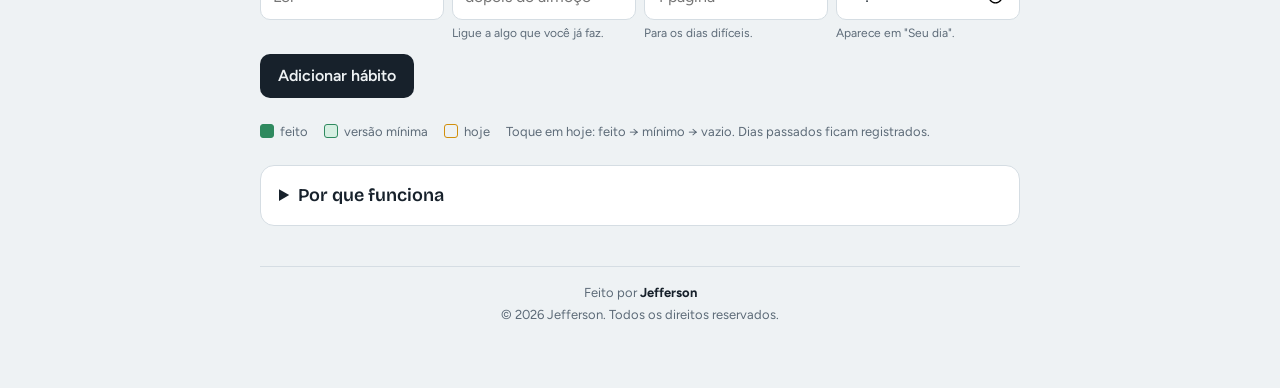
==== commit 05aacd0b: "Adiciona logo, favicon, rodapé e README" ====
--- a/index.html
+++ b/index.html
@@ -1,6 +1,19 @@
-<!doctype html><html><head><meta charset=utf8><meta name=viewport content="width=device-width,initial-scale=1,viewport-fit=cover"><style>:root{color-scheme:light;box-sizing:border-box;padding-top:env(safe-area-inset-top,0px);padding-bottom:env(safe-area-inset-bottom,0px)}html{scroll-padding-top:env(safe-area-inset-top,0px)}body{margin:0;padding:0;font:14px -apple-system,BlinkMacSystemFont,sans-serif;background:#fff;color:#000}img{max-width:100%}[hidden]:not([hidden=until-found i]){display:none!important}</style></head><body>
+<!doctype html>
+<html lang="pt-BR">
+<head>
+<meta charset="utf-8">
+<meta name="viewport" content="width=device-width, initial-scale=1, viewport-fit=cover">
+<style>
+  :root { padding-top: env(safe-area-inset-top, 0px); padding-bottom: env(safe-area-inset-bottom, 0px); }
+  body { margin: 0; }
+  img { max-width: 100%; }
+  [hidden] { display: none !important; }
+</style>
 <title>Hábito a Hábito</title>
-<meta name="claude:viewport-fit-sides" content="cover">
+<link rel="icon" href="favicon.svg" type="image/svg+xml">
+<link rel="icon" href="favicon-32.png" type="image/png" sizes="32x32">
+<link rel="apple-touch-icon" href="apple-touch-icon.png">
+<meta name="theme-color" content="#1f1a17">
 <link rel="preconnect" href="https://fonts.googleapis.com">
 <link rel="preconnect" href="https://fonts.gstatic.com" crossorigin>
 <link rel="stylesheet" href="https://fonts.googleapis.com/css2?family=Bricolage+Grotesque:opsz,wght@12..96,600;12..96,800&family=Figtree:wght@400;500;600&display=swap">
@@ -48,6 +61,8 @@
   }
   h1, h2 { font-family: var(--display); margin: 0; text-wrap: balance; }
   h1 { font-weight: 800; font-size: clamp(30px, 6vw, 42px); line-height: 1.1; }
+  .logo { margin: 0 0 6px; line-height: 0; }
+  .logo img { height: clamp(88px, 22vw, 116px); width: auto; max-width: 100%; display: block; margin-left: -4px; }
   h2 { font-weight: 600; font-size: 20px; line-height: 1.2; }
 
   header { display: flex; flex-direction: column; gap: 6px; }
@@ -220,13 +235,15 @@
   }
   @media (prefers-reduced-motion: reduce) { * { transition: none !important; } }
 </style>
+</head>
+<body>
 
 <div class="wrap">
   <nav id="nav-app"></nav>
 
   <header>
+    <h1 class="logo"><img src="habito-logo.png" alt="Hábito a Hábito" width="640" height="473"></h1>
     <span class="rotulo" id="data-hoje"></span>
-    <h1>Hábito a Hábito</h1>
     <p class="resumo" id="resumo"></p>
     <div class="barra" aria-hidden="true"><span id="progresso"></span></div>
   </header>
@@ -748,5 +765,5 @@
   mostrarRecomeco();
   desenhar();
 </script>
-
-</body></html>+</body>
+</html>
--- a/comum.css
+++ b/comum.css
@@ -25,6 +25,12 @@
 }
 .rodape strong { color: var(--fg); font-weight: 700; }
 
+/* Logo pequeno ao lado do título */
+.titulo-com-logo { display: inline-flex; align-items: center; gap: 12px; }
+.mini-logo { display: block; line-height: 0; border-radius: 10px; flex: 0 0 auto; }
+.mini-logo img { height: 44px; width: auto; display: block; }
+.mini-logo:focus-visible { outline: 2px solid var(--nav-ativo); outline-offset: 2px; }
+
 /* No celular, a navegação vira uma barra fixa embaixo, como num app */
 @media (max-width: 600px) {
   .nav-app {
